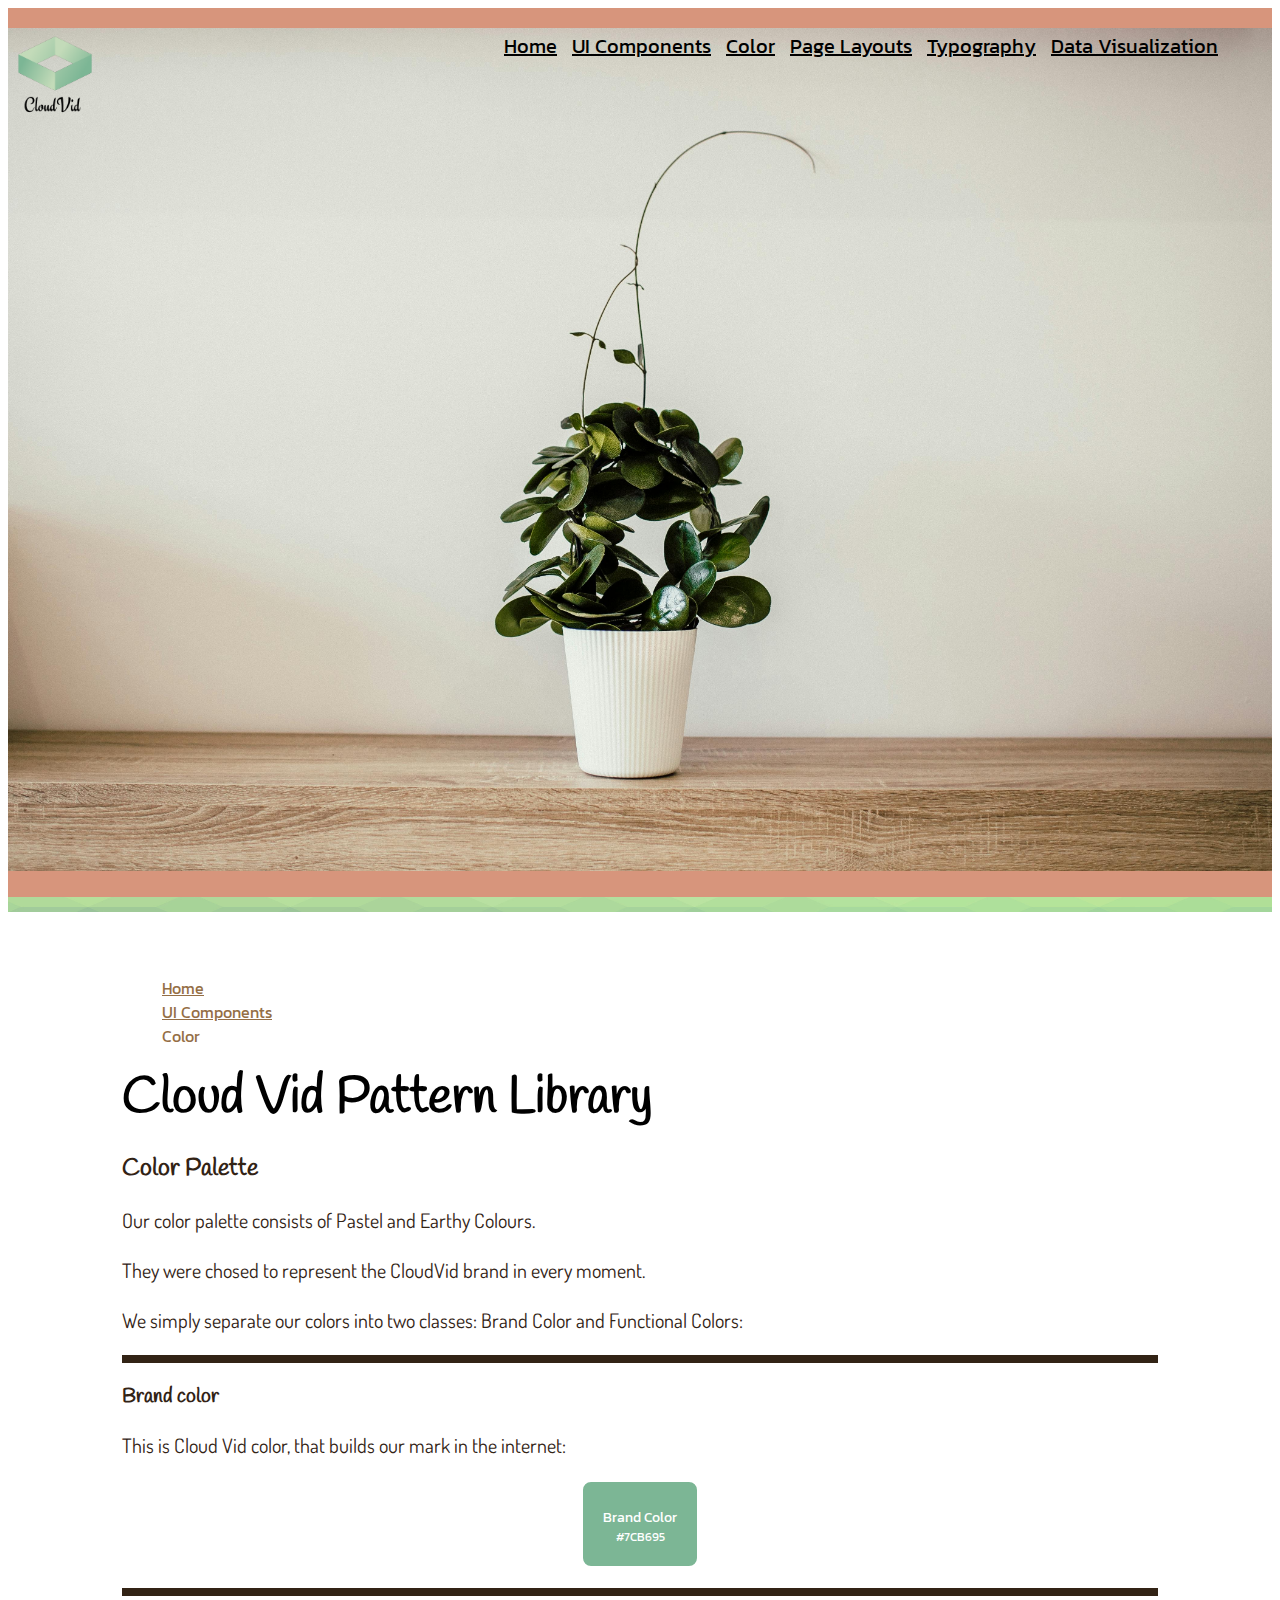
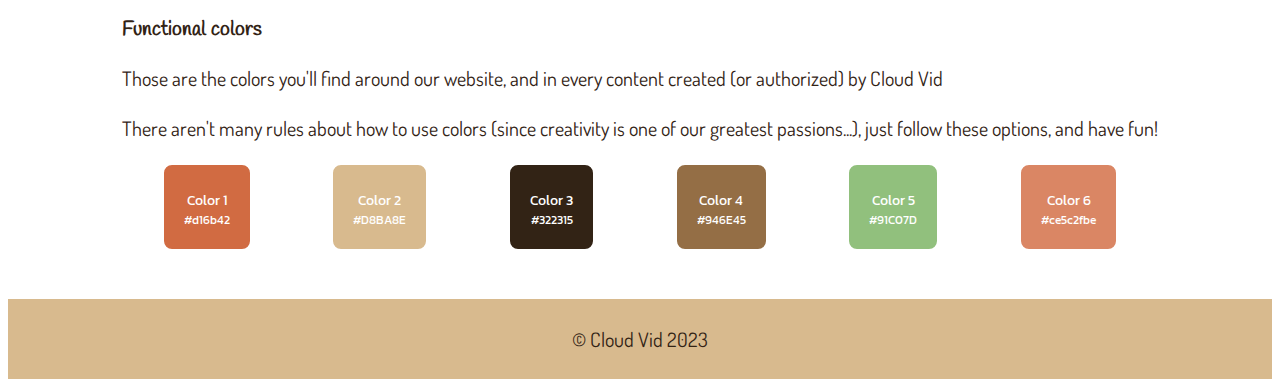
==== color.html @ ae4fe68f "cloud vid typography" ====
<!DOCTYPE html>
<html lang="en">

<head>
  <meta charset="UTF-8" />
  <meta name="viewport" content="width=device-width, initial-scale=1.0" />
  <title>UI Pattern Library - Group 9</title>
  <link rel="CloudVid icon" href="images/logo-ico.ico" type="image/CloudVid" />
  <link rel="stylesheet" href="https://fonts.googleapis.com/css?family=Handlee&display=swap" />
  <link rel="stylesheet" href="https://fonts.googleapis.com/css?family=Dosis&display=swap" />
  <link rel="stylesheet" href="https://fonts.googleapis.com/css?family=Kanit&display=swap" />
  <link href="https://cdn.jsdelivr.net/npm/bootstrap@5.3.2/dist/css/bootstrap.min.css" rel="stylesheet"
    integrity="sha384-T3c6CoIi6uLrA9TneNEoa7RxnatzjcDSCmG1MXxSR1GAsXEV/Dwwykc2MPK8M2HN" crossorigin="anonymous" />
  <link rel="stylesheet" href="styles/small-style.css" />
  <link rel="stylesheet" href="styles/medium-style.css" />
  <link rel="stylesheet" href="styles/large-style.css" />
</head>

<body>
  <header class="header-container">
    <div class="logo-background-container">
      <img class="logo-site" src="images/logo.png" alt="Company Logo" />
      <img class="background-image-site" src="images/background-image.jpg" alt="background image"> 
    </div>
  </header>

  <!-- Section for the header image with overlay -->
  <section class="header-image">
    <img id="header-image" src="images/overlay.jpg" alt="Header Image">
    <div class="overlay" style="background-color: rgba(255, 0, 0, 0.5);"></div>
  </section>

  <nav class="navbar navbar-expand-lg">
    <div class="container">
      <ul class="navbar-nav">
        <li class="nav-item">
          <a class="nav-link" href="index.html">Home</a>
        </li>
        <li class="nav-item">
          <a class="nav-link" href="components.html">UI Components</a>
        </li>
        <li class="nav-item active">
          <a class="nav-link" href="color.html">Color</a>
        </li>
        <li class="nav-item">
          <a class="nav-link" href="layouts.html">Page Layouts</a>
        </li>
        <li class="nav-item">
          <a class="nav-link" href="typography.html">Typography</a>
        </li>
        <li class="nav-item">
          <a class="nav-link" href="visualization.html">Data Visualization</a>
        </li>
      </ul>
      <div class="header-main-ham-menu-cont">
        <img src="images\menu-hamburguer.png" alt="hamburger menu" class="header-main-ham-menu" id="hamburger-menu" />
        <img src="images\x.png" alt="hamburger menu close" class="header-main-ham-menu-close disp-none"
          id="close-menu" />
      </div>
    </div>
  </nav>

  <div class="header-sm-menu">
    <ul class=" header-sm-menu-links">
      <li class="header-sm-menu-link">
        <a class="nav-link" href="index.html">Home</a>
      </li>
      <li class="header-sm-menu-link">
        <a class="nav-link" href="components.html">UI Components</a>
      </li>
      <li class="header-sm-menu-link">
        <a class="nav-link" href="color.html">Color</a>
      </li>
      <li class="header-sm-menu-link">
        <a class="nav-link" href="layouts.html">Page Layouts</a>
      </li>
      <li class="header-sm-menu-link">
        <a class="nav-link" href="typography.html">Typography</a>
      </li>
      <li class="header-sm-menu-link">
        <a class="nav-link" href="visualization.html">Data Visualization</a>
      </li>
    </ul>
  </div>
  <main class="container-main">
    <section id="color">
      <!-- Breadcrumb Component -->
      <nav aria-label="breadcrumb" class="breadcrumb">
        <ol class="breadcrumb">
          <li class="breadcrumb-item"><a href="index.html">Home</a></li>
          <li class="breadcrumb-item"><a href="components.html">UI Components</a></li>
          <li class="breadcrumb-item active" aria-current="page">Color</li>
        </ol>
      </nav>
      <h1>Cloud Vid Pattern Library</h1>
      <h2>Color Palette</h2>
      <p>
        Our color palette consists of Pastel and Earthy Colours.
      </p>

      <p class="mt-3">
        They were chosed to represent the CloudVid brand in every moment.
      </p>

      <p>We simply separate our colors into two classes: Brand Color and Functional Colors:</p>

      <hr class="hr-separator" />

      <h3>Brand color</h3>

      <p>This is Cloud Vid color, that builds our mark in the internet:</p>

      <div class="color-palette row">
        <div class="col-md-4 col-sm-6 col-12">
          <div class="color-box" style="background-color: #7CB695">
            <div class="color-label">Brand Color</div>
            <div class="color-tag">#7CB695</div>
          </div>
        </div>
      </div>

      <hr class="hr-separator" />

      <h3>Functional colors</h3>

      <p>Those are the colors you'll find around our website, and in every content created (or authorized) by Cloud Vid
      </p>

      <p> There aren't many rules about how to use colors (since creativity is one of our greatest passions...), just
        follow these options, and have fun!</p>

      <div class="color-palette row">
        <div class="col-md-4 col-sm-6 col-12">
          <div class="color-box" style="background-color: #d16b42">
            <div class="color-label">Color 1</div>
            <div class="color-tag">#d16b42</div>
          </div>
        </div>
        <div class="col-md-4 col-sm-6 col-12">
          <div class="color-box" style="background-color: #D8BA8E">
            <div class="color-label">Color 2</div>
            <div class="color-tag">#D8BA8E</div>
          </div>
        </div>
        <div class="col-md-4 col-sm-6 col-12">
          <div class="color-box" style="background-color: #322315">
            <div class="color-label">Color 3</div>
            <div class="color-tag">#322315</div>
          </div>
        </div>
        <div class="col-md-4 col-sm-6 col-12">
          <div class="color-box" style="background-color: #946E45">
            <div class="color-label">Color 4</div>
            <div class="color-tag">#946E45</div>
          </div>
        </div>
        <div class="col-md-4 col-sm-6 col-12">
          <div class="color-box" style="background-color: #91C07D">
            <div class="color-label">Color 5</div>
            <div class="color-tag">#91C07D</div>
          </div>
        </div>
        <div class="col-md-4 col-sm-6 col-12">
          <div class="color-box" style="background-color: #ce5c2fbe">
            <div class="color-label">Color 6</div>
            <div class="color-tag">#ce5c2fbe</div>
          </div>
        </div>
      </div>
    </section>
  </main>
  <footer class="site-footer">
    <div class="footer-container">
      <p>&copy; Cloud Vid 2023</p>
    </div>
  </footer>
</body>
<script src="https://cdn.jsdelivr.net/npm/bootstrap@5.3.2/dist/js/bootstrap.bundle.min.js"
  integrity="sha384-C6RzsynM9kWDrMNeT87bh95OGNyZPhcTNXj1NW7RuBCsyN/o0jlpcV8Qyq46cDfL" crossorigin="anonymous"></script>
<script src='script/menu.js'></script>

</html>
---- styles/small-style.css ----
html {
  -webkit-text-size-adjust: 100%;
  -ms-text-size-adjust: 100%;
}

* {
  -moz-box-sizing: border-box;
  -webkit-box-sizing: border-box;
  box-sizing: border-box;
}

/* Global Styles */
body {
  font-family: "Kanit", Arial, sans-serif;
}

.container {
  margin-top: 20px;
}

h1,
h2,
h3 {
  font-family: "Handlee", Arial, sans-serif;
}

p {
  font-size: 20px;
  line-height: 1.5;
  color: #322315;
}

p,
blockquote {
  font-family: "Dosis", Arial, sans-serif;
}

h1 {
  font-size: 4vw;
  font-weight: bold;
  color: black;
  margin: 0;
}

h2 {
  font-size: 24px;
  font-weight: bold;
  color: #322315;
  margin-top: 20px;
}

h3 {
  font-size: 20px;
  font-weight: bold;
  color: #322315;
  margin-top: 20px;
}

blockquote {
  font-style: italic;
  border-left: 4px solid #84b5b5;
  padding-left: 20px;
}

header {
  background-color: #ce5c2fbe;
  color: #fff;
  text-align: center;
  padding: 20px 0;
  display: flex;
  justify-content: flex-start; /* Align items to the left */
  align-items: center; /* Align items vertically */
}

.logo-site {
  width: 80px;
  margin-right: 10px;
  position: absolute;
  top: 30px; /* Ajuste conforme necessário */
  left: 15px; /* Ajuste conforme necessário */
}

.title-client {
  padding: 10px 20px 10px 0px;
}

.container-main {
  display: flex;
  justify-content: center;
  padding: 2.5rem 2.5rem;
}

.code {
  padding: 5px 20px;
}

/* Navigation Menu Styles */

.navbar-nav {
  display: none;
}

.navbar {
  margin-bottom: 0px;
  position: absolute;
  top: 10px; /* Ajuste conforme necessário */
  right: 10px; /* Ajuste conforme necessário */
  z-index: 2; /* Certifica-se de que o menu esteja acima do conteúdo */
}

.background-image-site {
  width: 100%; /* Adjust the width to fill the container */
}

.container {
  display: block;
  margin: 0;
  padding: 10 0 0 10;
  box-sizing: inherit;
  font-family: inherit;
}

/* Make the header image responsive */
#header-image {
  max-width: 100%;
  height: auto;
  width: 100%;
  display: block;
}

/* Breadcrumb Styles */
.breadcrumb a {
  color: #946e45;
}

.breadcrumb .active {
  color: #946e45;
}

/* menu mobile*/

.header-main-ham-menu {
  margin-top: 20px;
  width: 30px;
}

.header-main-ham-menu-close {
  margin-top: 20px;
  width: 30px;
}

.disp-none {
  display: none;
}

.header-main-ham-menu-cont {
  width: 40px;
  cursor: pointer;
}

.header-sm-menu {
  background: #d8ba8e;
  color: black;
  display: none;
  margin: 0px;
  top: 100%;
  opacity: 0;
  transition: all 0.3s;
}

.header-sm-menu--active {
  display: block;
  visibility: visible;
  opacity: 1;
}

ul {
  display: block;
  list-style-type: disc;
  margin-block-end: 1em;
  padding-inline-start: 30px;
}

li {
  list-style: none;
}

.nav-link {
  font-family: "Kanit", Arial, sans-serif;
  font-size: 20px;
  color: black;
}

.header-sm-menu-link {
  display: block;
  text-decoration: none;
  padding: 1rem 2rem 1rem 1rem;
  font-size: 1.5rem;
  color: black;
  text-align: left;
  border-bottom: 1px solid hsl(204, 77%, 26%);
  font-weight: 500;
  letter-spacing: 1.8px;
  transition: color 0.3s;
}

/* Color Palette Styles */
.color-palette {
  display: flex;
  justify-content: space-around;
  margin-top: 20px;
}

.color-box {
  text-align: center; /* Center the content within the color box */
  padding: 20px; /* Add padding to provide space around the content */
  border-radius: 10px; /* Reduce border radius for a more rectangular appearance */
  border: 2px solid #fff;
  display: flex;
  flex-direction: column;
  align-items: center;
  color: #fff; /* Set the text color to white */
}

.color-label {
  font-size: 14px;
  margin-top: 5px;
}

.color-tag {
  font-size: 12px; /* Adjust the font size of the color tag */
  color: #fff; /* Set the text color to white */
}

/* Layout Preview Styles */
.layout-preview {
  border: 1px solid #ccc;
  padding: 20px;
  margin-top: 20px;
  box-shadow: 0 0 5px rgba(0, 0, 0, 0.2);
}

/* Typography Styles */

blockquote {
  font-style: italic;
  border-left: 4px solid #84b5b5;
  padding-left: 20px;
}

/* Data Visualization Styles */
.chart-preview {
  text-align: center;
  margin-top: 20px;
}

.col-md-6 h1 {
  color: #322315;
}

/* UI Component Styles */
.card {
  display: flex;
  justify-content: center;
  align-items: center;
  margin-top: 20px;
}

.card-title {
  display: flex;
  justify-content: center;
  align-items: center;
}
.card-btn {
  display: flex;
  justify-content: center;
  align-items: center;
}

.card-header {
  background-color: #333;
  color: #fff;
  background-color: #946e45;
}

.card-title {
  font-size: 18px;
  font-weight: bold;
}

.card-text {
  font-size: 16px;
}

.card-img-top {
  height: 150px;
  width: 200px;
}

.btn-primary {
  background-color: #91c07d;
  border: 1px solid #769c60;
}

.btn-primary:hover {
  background-color: #769c60; /* Set a darker background color when hovering */
  border-color: #769c60;
}

.btn-secondary {
  background-color: #b85229;
  border: 1px solid #b85229;
}

/* snippet box style */

pre {
  position: relative;
  background: #dac4a3;
  padding: 10px;
  font-size: 15px;
  word-wrap: break-word;
  white-space: pre-wrap;
  border: 1px solid #e6e7e9;
  margin: 5%;
  text-align: left;
  margin-left: 0;
}

.snippet {
  position: relative;
  display: inline-block;
}

.copy-button {
  position: absolute;
  top: 2px;
  right: 10px;
  cursor: pointer;
  color: #fff;
  background: #322315;
  border-radius: 0.5em;
  padding: 2px 7px;
}

.copy-button:hover {
  color: #000;
}

.breadcrumb-text-color .breadcrumb-item a {
  color: #91c07d;
}

.hr-separator {
  border: 3px solid #322315;
  background-color: #322315;
  height: 8px;
  margin: 20px 0;
}

/* Style for the Pad Angle Control Component */
.pad-angle-control {
  margin: 20px 0;
  display: flex;
  align-items: center;
}

.pad-angle-control label {
  font-size: 18px;
  margin-right: 10px;
}

.pad-angle-input {
  background: #91c07d; /* Background color for the range input */
  outline: none;
  border: none;
  width: 100%;
  height: 3px;
  border-radius: 5px;
  -webkit-appearance: none; /* Remove default styling on WebKit browsers */
}

.pad-angle-input::-webkit-slider-thumb {
  -webkit-appearance: none; /* Remove default styling on WebKit browsers */
  width: 15px; /* Adjust the width of the thumb */
  height: 15px; /* Adjust the height of the thumb */
  background: #91c07d; /* Color for the thumb */
  border: 1px solid #322315; /* Border around the thumb */
  border-radius: 50%; /* Make the thumb round */
  cursor: pointer;
  margin-top: -7px; /* Center the thumb vertically */
}

/* Style for the Pad Angle Value Display */
#padAngleValue {
  font-size: 18px;
  margin-left: 10px;
  color: #91c07d; /* Text color */
}

/* Logo Styles */
.logo {
  padding: 10px;
  display: inline-block;
  border-radius: 10px;
}

.logo img {
  width: 70%;
  height: auto;
  margin-right: 50px;
}

/* Data visualization */

/* Sliders */
.pad-angle-input {
  background: #91c07d;
  outline: none;
  border: none;
  width: 100%;
}

/* Style for the footer */
.site-footer {
  background-color: #D8BA8E;
  color: #322315; /* Text color */
  text-align: center;
  padding: 5px 0;
}

.footer-container {
  max-width: 1200px; /* Set a maximum width for the content */
  margin: 0 auto; /* Center the content horizontally */
  padding: 0 20px; /* Add padding inside the container */
}
---- styles/medium-style.css ----
/* Header Styles for medium screens */
@media only screen and (min-width: 1025px) {
  header {
    background-color: #c9714fbe;
    color: #fff;
    text-align: center;
    padding: 20px 0;
    display: flex;
    justify-content: flex-start; /* Align items to the left */
    align-items: center; /* Align items vertically */
  }

  .container-main {
    display: flex;
    justify-content: center;
    padding: 3rem 6rem;
  }

  /* Navigation Menu Styles for medium screens */
  .header-sm-menu--active {
    display: none;
  }

  .header-main-ham-menu-cont {
    display: none;
  }

  .navbar-nav {
    display: flex;
    margin: 5px;
  }

  .navbar {
    margin-bottom: 20px;
    display: flex;
    flex-direction: row;
    justify-content: space-between;
    align-items: center;
    padding: 1rem 2rem;
  }

  .nav-item {
    margin-right: 15px;
    font-size: 20px;
  }
}

.code {
  padding: 10px 110px;
}

/* Make the header image responsive */
#header-image {
  max-width: 100%;
  height: auto;
  width: 100%;
  display: block;
}

/* Breadcrumb Styles */
.breadcrumb a {
  color: #946e45;
}

.breadcrumb .active {
  color: #946e45;
}

/* Responsive Snippet Box Styles */
pre {
  position: relative;
  background: #dac4a3;
  padding: 10px;
  font-size: 15px;
  word-wrap: break-word;
  white-space: pre-wrap;
  border: 1px solid #e6e7e9;
  margin: 5%;
  text-align: left;
  margin-left: 0;
}

.snippet {
  position: relative;
  display: inline-block;
}

.copy-button {
  position: absolute;
  top: 2px;
  right: 10px;
  cursor: pointer;
  color: #fff;
  background: #322315;
  border-radius: 0.5em;
  padding: 2px 7px;
}

.copy-button:hover {
  color: #000;
}

.breadcrumb-text-color .breadcrumb-item a {
  color: #91c07d;
}

.hr-separator {
  border: 3px solid #322315;
  background-color: #322315;
  height: 8px;
  margin: 20px 0;
}

/* Style for the Pad Angle Control Component */
.pad-angle-control {
  margin: 20px 0;
  display: flex;
  align-items: center;
}

.pad-angle-control label {
  font-size: 18px;
  margin-right: 10px;
}

.pad-angle-input {
  background: #91c07d; /* Background color for the range input */
  outline: none;
  border: none;
  width: 100%;
  height: 3px;
  border-radius: 5px;
  -webkit-appearance: none; /* Remove default styling on WebKit browsers */
}

.pad-angle-input::-webkit-slider-thumb {
  -webkit-appearance: none; /* Remove default styling on WebKit browsers */
  width: 15px; /* Adjust the width of the thumb */
  height: 15px; /* Adjust the height of the thumb */
  background: #91c07d; /* Color for the thumb */
  border: 1px solid #322315; /* Border around the thumb */
  border-radius: 50%; /* Make the thumb round */
  cursor: pointer;
  margin-top: -7px; /* Center the thumb vertically */
}

/* Style for the Pad Angle Value Display */
#padAngleValue {
  font-size: 18px;
  margin-left: 10px;
  color: #91c07d; /* Text color */
}

/*Layout page*/

.layout-preview img {
  max-width: 100%; /* Maximum width is 100% of the container */
  height: auto; /* Maintain the aspect ratio */
  display: block; /* Remove any extra space beneath the images */
  margin: 0 auto; /* Center the images horizontally (optional) */
}

/* Data Visualization Styles for medium screens */
.pad-angle-input {
  background: #91c07d;
  outline: none;
  border: none;
  width: 100%;
}

/* Add spacing around chart elements */
.chart {
  margin: 20px 20px; /* Add top and bottom margin to create spacing */
}

.chart-container {
  margin: 5%;
}

/* Set the background color for specific charts */
#singleValueChart,
#metricChart {
  background-color: #d8ba8e;
}


/* Style for the footer */
.site-footer {
  background-color: #D8BA8E;
  color: #322315; /* Text color */
  text-align: center;
  padding: 5px 0;
}

.footer-container {
  max-width: 1200px; /* Set a maximum width for the content */
  margin: 0 auto; /* Center the content horizontally */
  padding: 0 20px; /* Add padding inside the container */
}
---- styles/large-style.css ----
/* Data visualization */

/* Sliders */
.pad-angle-input {
  background: #91c07d;
  outline: none;
  border: none;
  width: 100%;
}

/* Breadcrumb Styles */
.breadcrumb a {
  color: #946e45;
}

.breadcrumb .active {
  color: #946e45;
}

/* Make the header image responsive */
#header-image {
  max-width: 100%;
  height: 15px;
  width: 100%;
  display: block;
}

/* Style for the footer */
.site-footer {
  background-color: #D8BA8E;
  color: #322315; /* Text color */
  text-align: center;
  padding: 5px 0;
}

.footer-container {
  max-width: 1200px; /* Set a maximum width for the content */
  margin: 0 auto; /* Center the content horizontally */
  padding: 0 20px; /* Add padding inside the container */
}
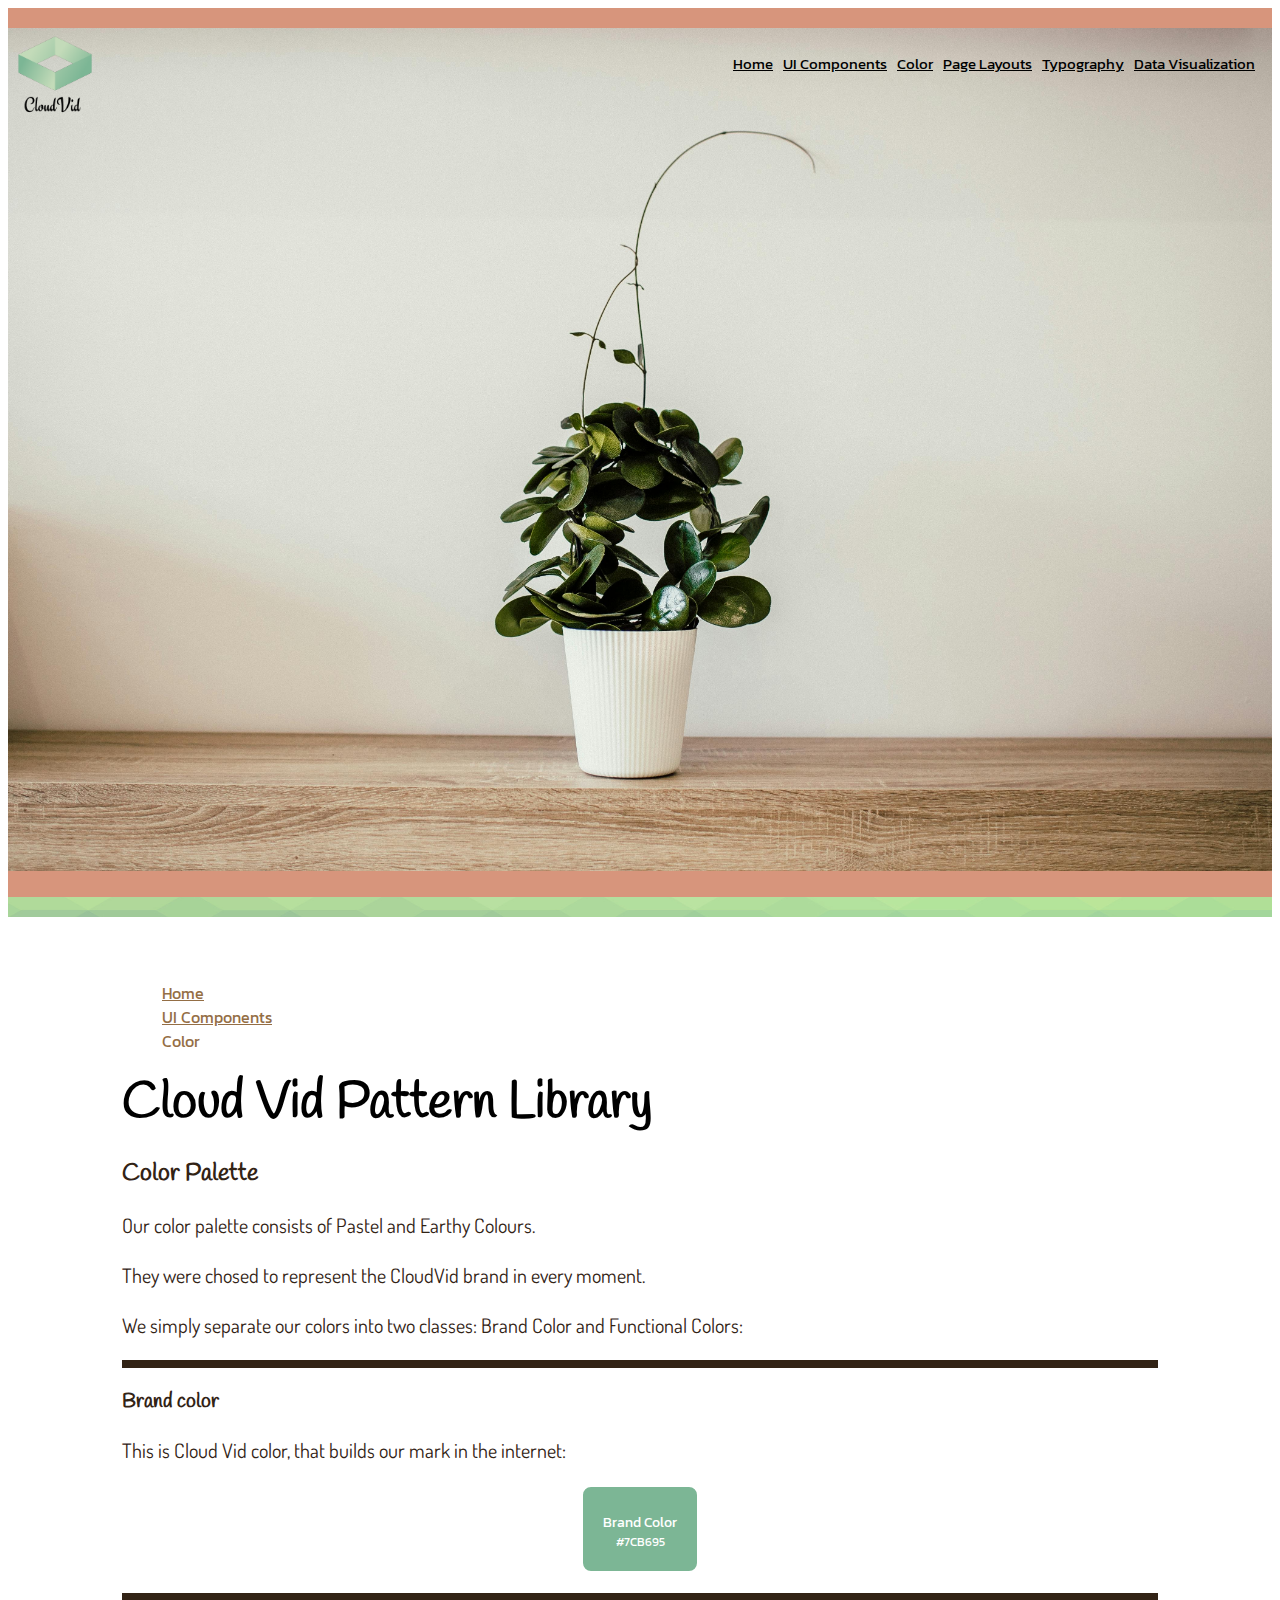
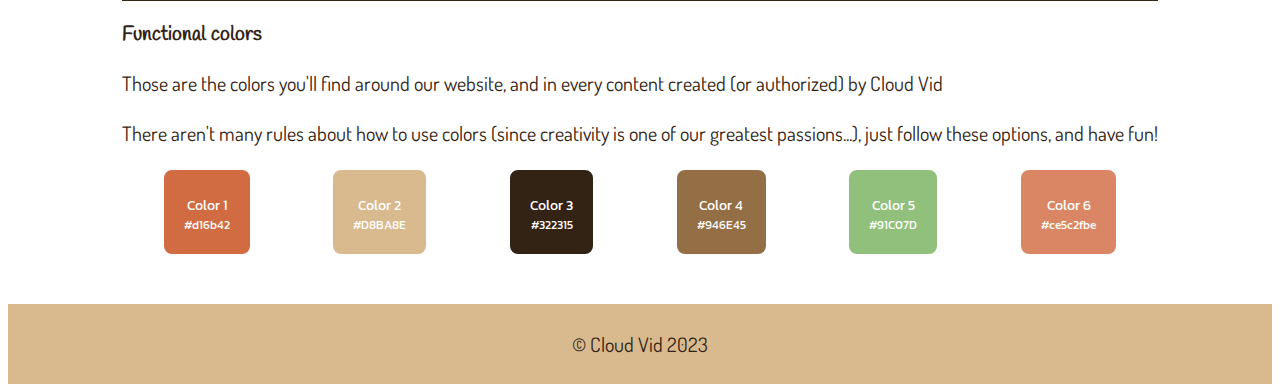
==== commit d086e562: "text and layout adjustments" ====
--- a/color.html
+++ b/color.html
@@ -26,7 +26,7 @@
 
   <!-- Section for the header image with overlay -->
   <section class="header-image">
-    <img id="header-image" src="images/overlay.jpg" alt="Header Image">
+    <img class="header-image-vertical" src="images/overlay.jpg" alt="Header Image">
     <div class="overlay" style="background-color: rgba(255, 0, 0, 0.5);"></div>
   </section>
 
--- a/styles/small-style.css
+++ b/styles/small-style.css
@@ -108,9 +108,12 @@
   z-index: 2; /* Certifica-se de que o menu esteja acima do conteúdo */
 }
 
-.background-image-site {
-  width: 100%; /* Adjust the width to fill the container */
-}
+.logo-background-container{
+  width: 100%;
+  max-height: 100%; /* Ajuste a altura conforme necessário */
+  overflow: hidden;
+}
+
 
 .container {
   display: block;
@@ -121,9 +124,9 @@
 }
 
 /* Make the header image responsive */
-#header-image {
+.header-image-vertical {
   max-width: 100%;
-  height: auto;
+  height: 20px;
   width: 100%;
   display: block;
 }
@@ -187,7 +190,7 @@
 
 .nav-link {
   font-family: "Kanit", Arial, sans-serif;
-  font-size: 20px;
+  font-size: 15px;
   color: black;
 }
 
--- a/styles/medium-style.css
+++ b/styles/medium-style.css
@@ -36,11 +36,11 @@
     flex-direction: row;
     justify-content: space-between;
     align-items: center;
-    padding: 1rem 2rem;
+    padding: 2rem 0rem;
   }
 
   .nav-item {
-    margin-right: 15px;
+    margin-right: 10px;
     font-size: 20px;
   }
 }
@@ -50,12 +50,19 @@
 }
 
 /* Make the header image responsive */
-#header-image {
+.header-image-vertical {
   max-width: 100%;
-  height: auto;
+  height: 20px;
   width: 100%;
   display: block;
 }
+
+.background-image-site {
+  width: 100%;
+  max-height: 95vh;
+  object-fit: cover;
+}
+
 
 /* Breadcrumb Styles */
 .breadcrumb a {
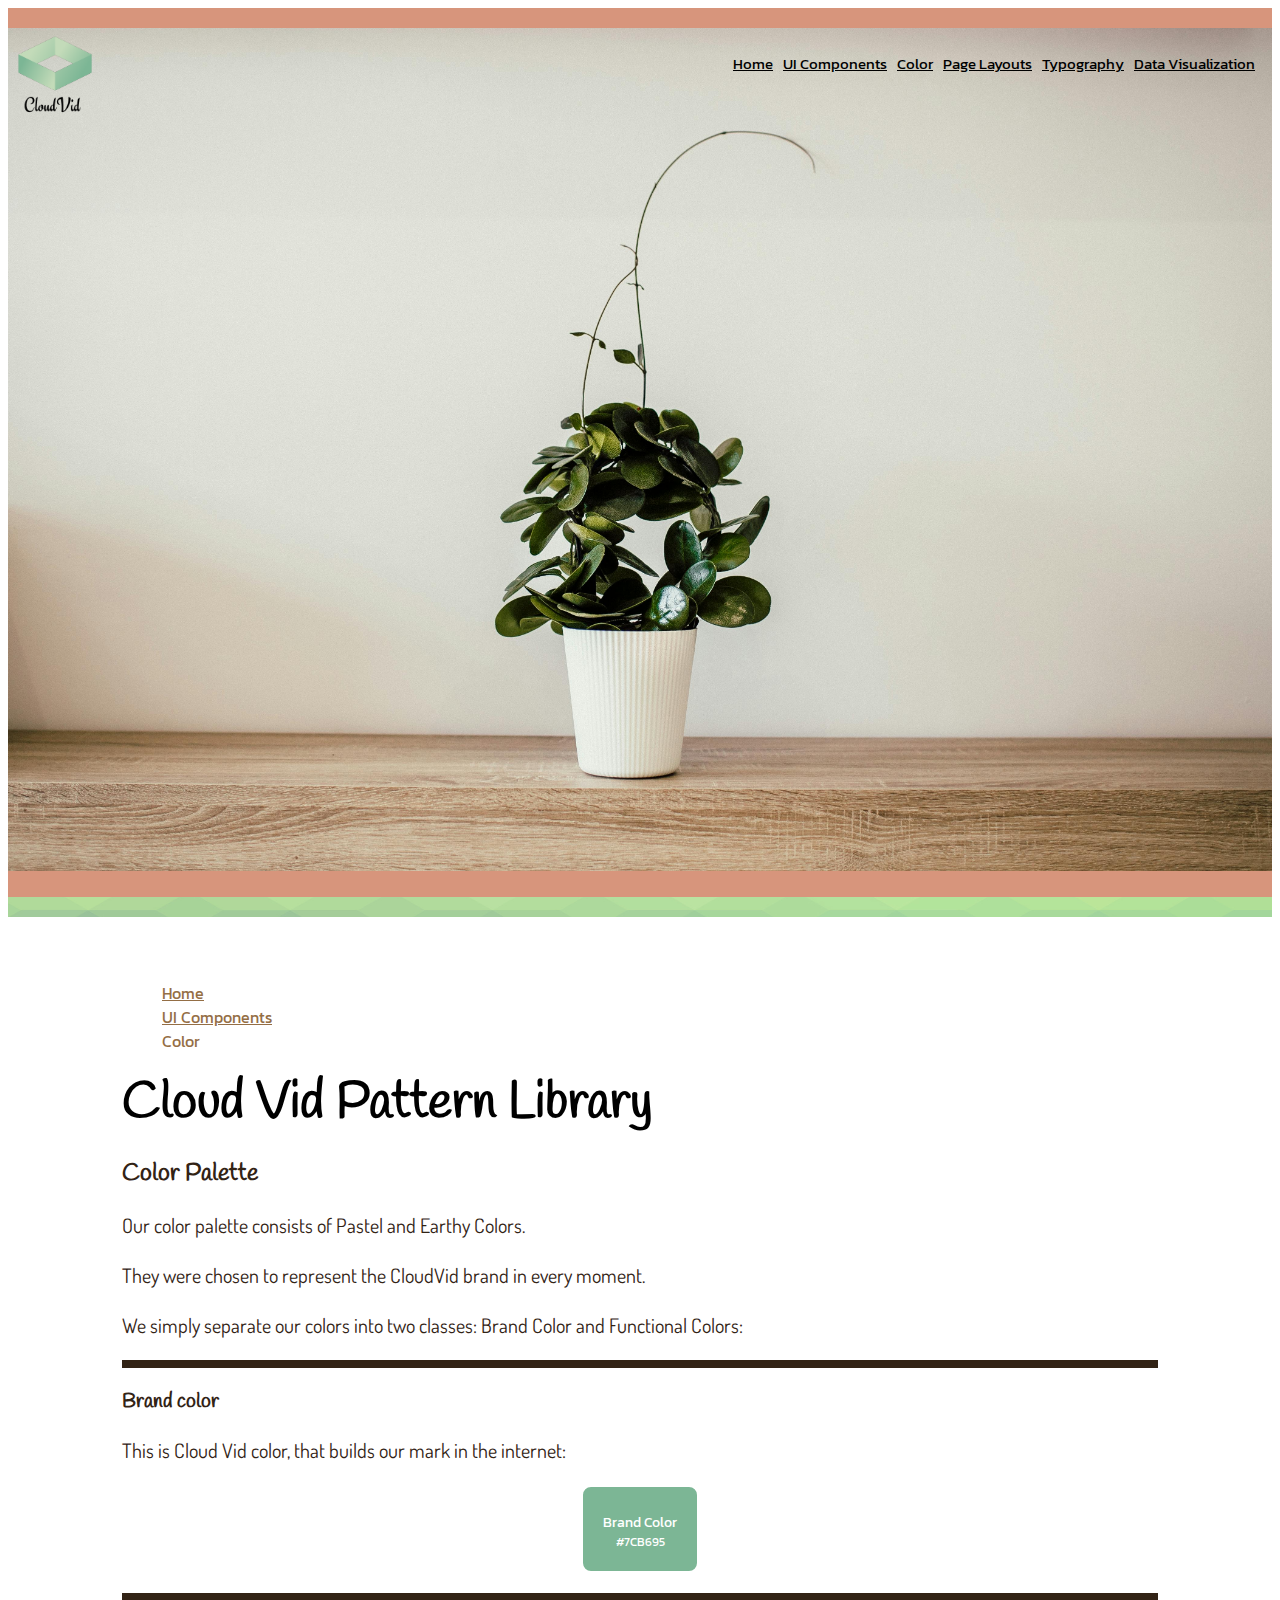
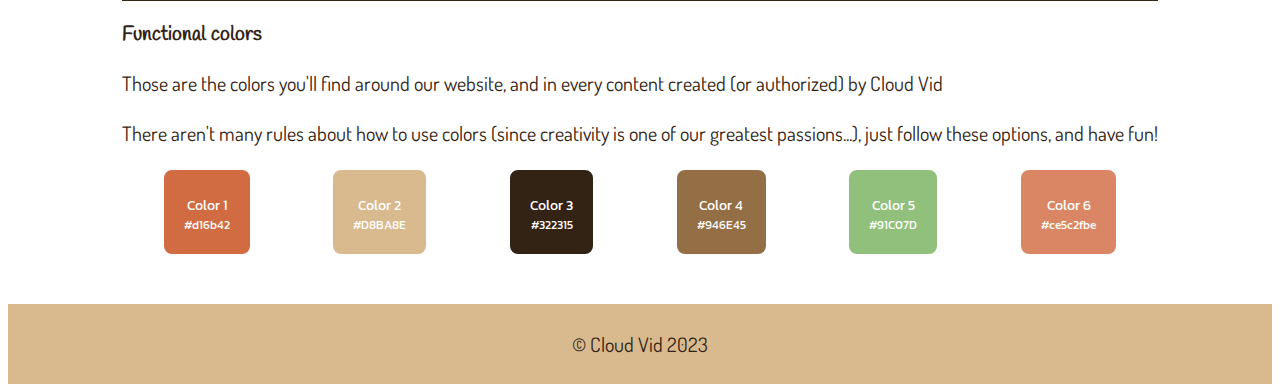
==== commit 849a2552: "text adjustments" ====
--- a/color.html
+++ b/color.html
@@ -95,11 +95,11 @@
       <h1>Cloud Vid Pattern Library</h1>
       <h2>Color Palette</h2>
       <p>
-        Our color palette consists of Pastel and Earthy Colours.
+        Our color palette consists of Pastel and Earthy Colors.
       </p>
 
       <p class="mt-3">
-        They were chosed to represent the CloudVid brand in every moment.
+        They were chosen to represent the CloudVid brand in every moment.
       </p>
 
       <p>We simply separate our colors into two classes: Brand Color and Functional Colors:</p>
--- a/styles/small-style.css
+++ b/styles/small-style.css
@@ -76,8 +76,8 @@
   width: 80px;
   margin-right: 10px;
   position: absolute;
-  top: 30px; /* Ajuste conforme necessário */
-  left: 15px; /* Ajuste conforme necessário */
+  top: 30px; 
+  left: 15px; 
 }
 
 .title-client {
@@ -103,14 +103,14 @@
 .navbar {
   margin-bottom: 0px;
   position: absolute;
-  top: 10px; /* Ajuste conforme necessário */
-  right: 10px; /* Ajuste conforme necessário */
-  z-index: 2; /* Certifica-se de que o menu esteja acima do conteúdo */
+  top: 10px; 
+  right: 10px; 
+  z-index: 2; 
 }
 
 .logo-background-container{
   width: 100%;
-  max-height: 100%; /* Ajuste a altura conforme necessário */
+  max-height: 100%; 
   overflow: hidden;
 }
 
@@ -380,7 +380,6 @@
   width: 100%;
   height: 3px;
   border-radius: 5px;
-  -webkit-appearance: none; /* Remove default styling on WebKit browsers */
 }
 
 .pad-angle-input::-webkit-slider-thumb {
--- a/styles/medium-style.css
+++ b/styles/medium-style.css
@@ -137,7 +137,6 @@
   width: 100%;
   height: 3px;
   border-radius: 5px;
-  -webkit-appearance: none; /* Remove default styling on WebKit browsers */
 }
 
 .pad-angle-input::-webkit-slider-thumb {
